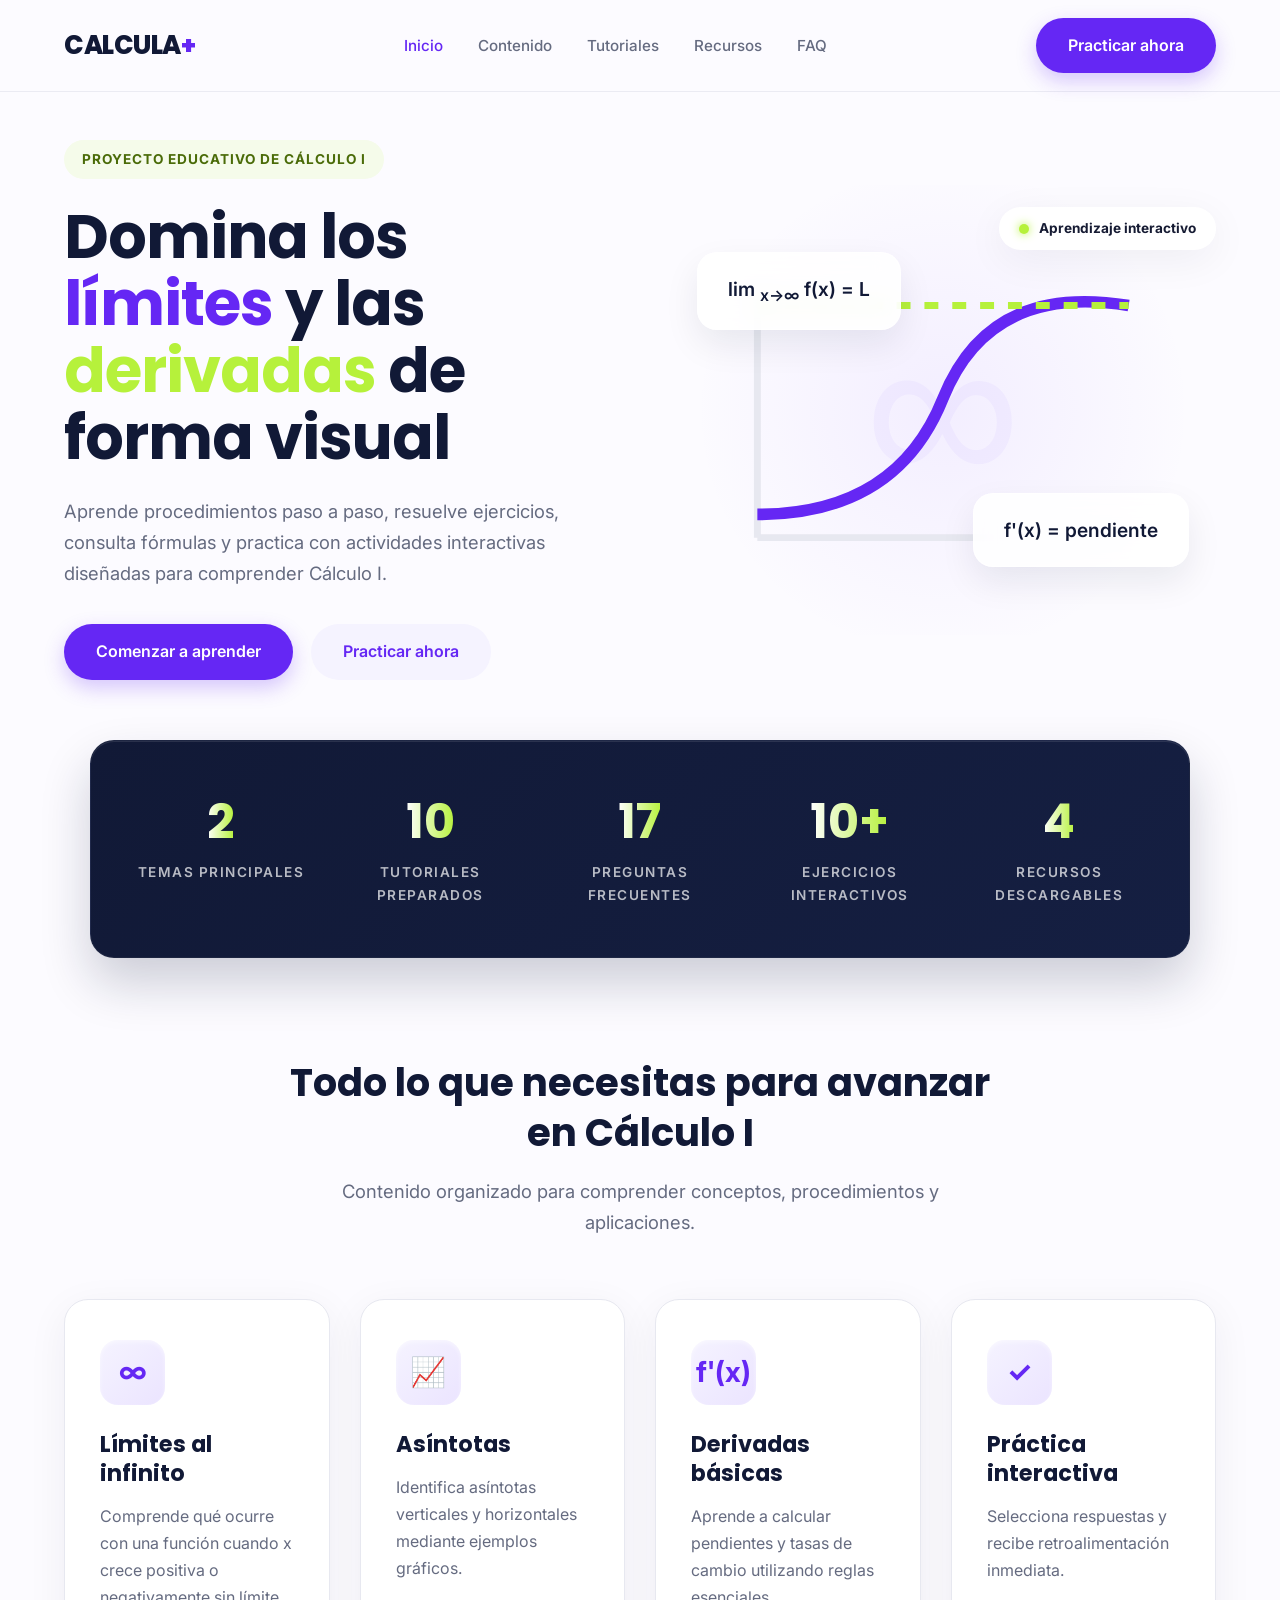
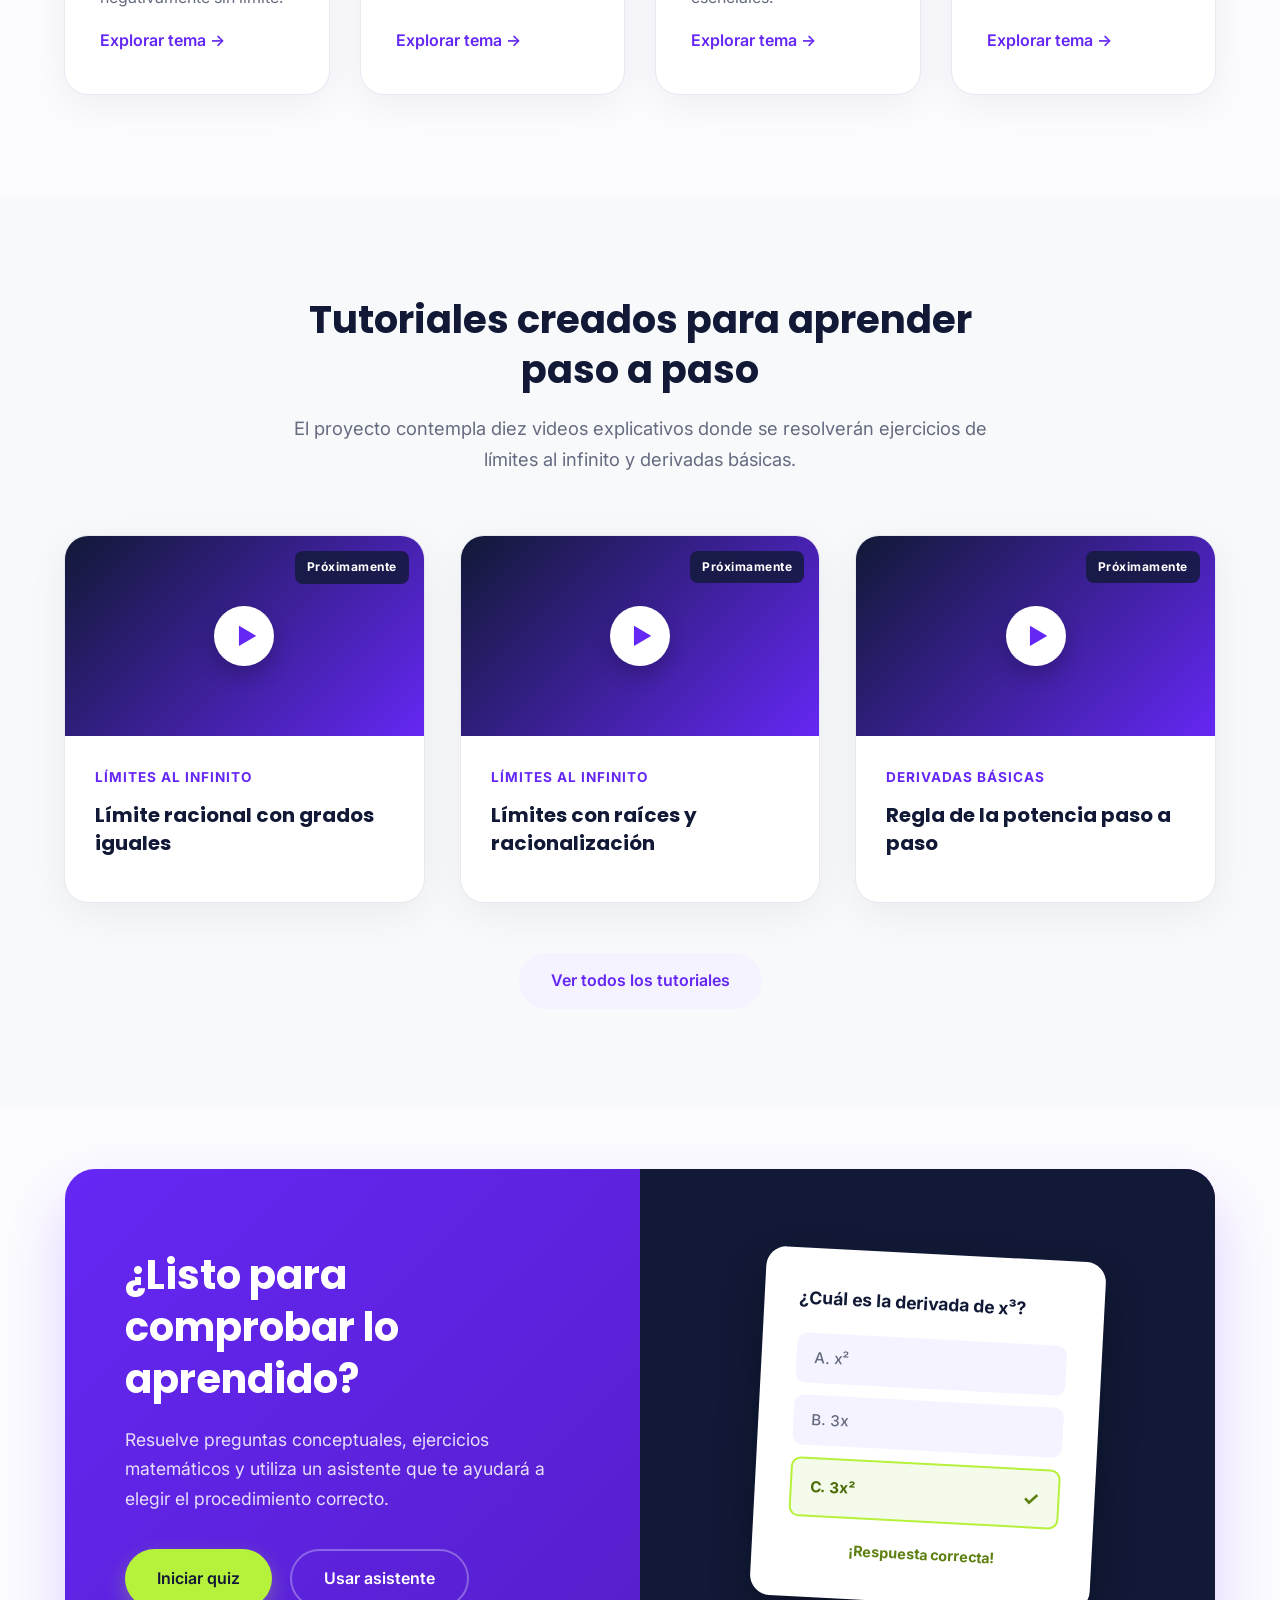
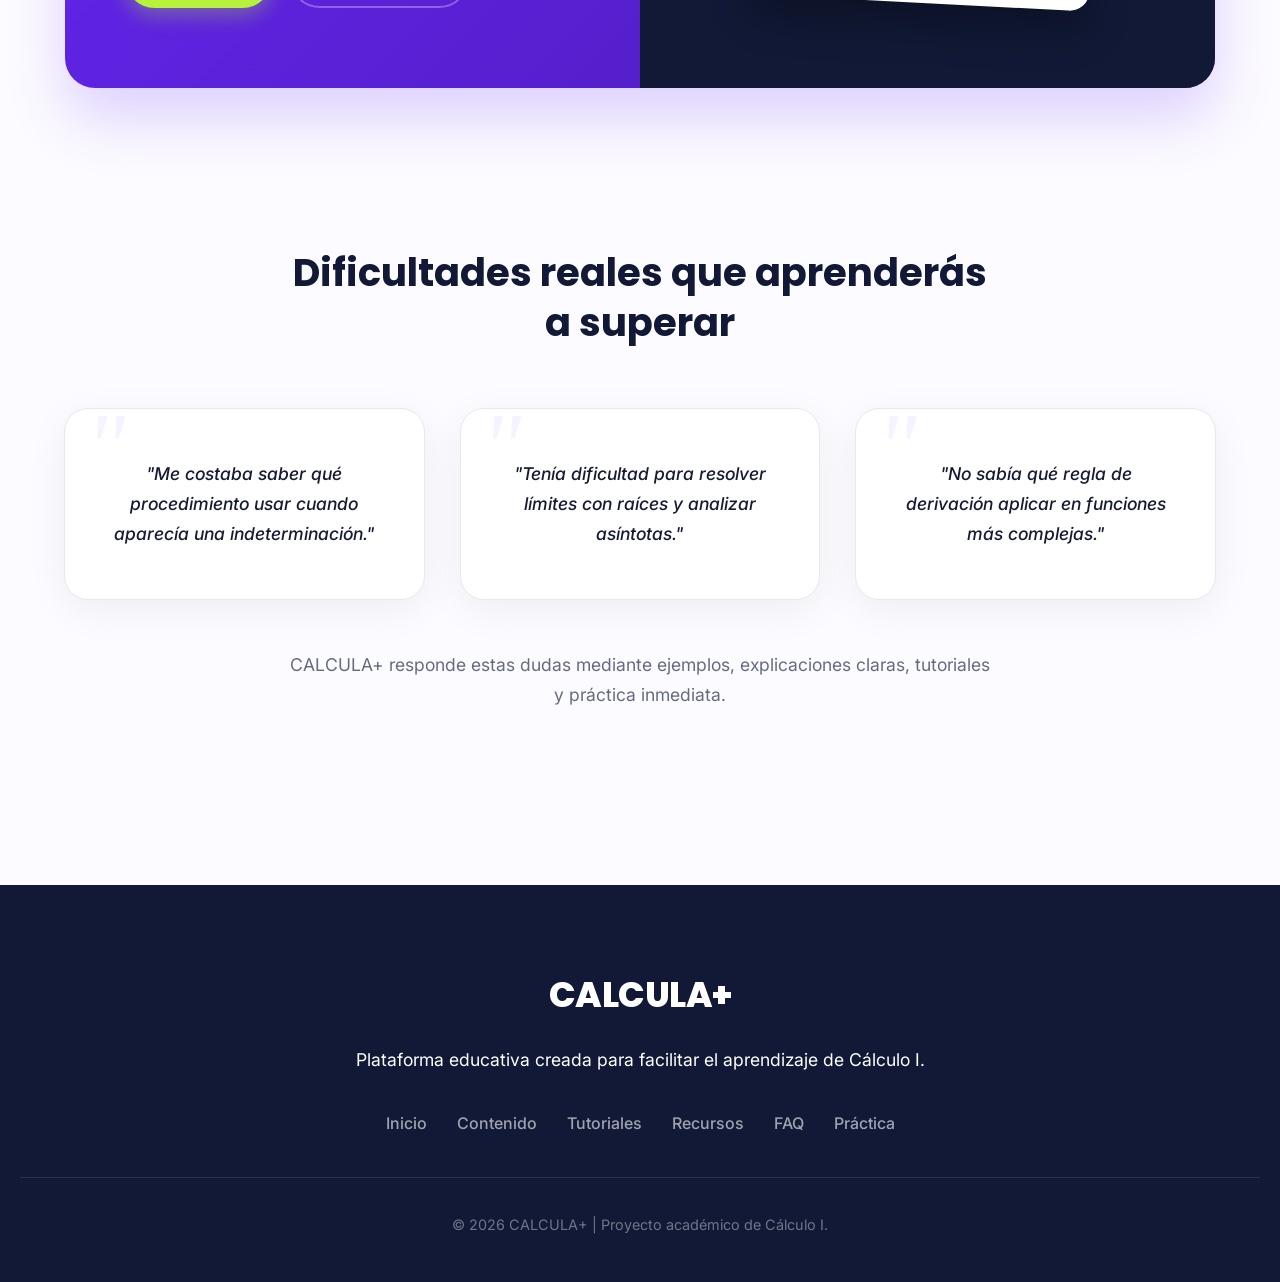
==== index.html @ ed50cf7a "Add files via upload" ====
<!DOCTYPE html>
<html lang="es">
<head>
    <meta charset="UTF-8">
    <meta name="viewport" content="width=device-width, initial-scale=1.0">
    <title>CALCULA+ | Domina los límites al infinito y derivadas básicas</title>
    <link rel="stylesheet" href="css/styles.css">
    <link href="https://fonts.googleapis.com/css2?family=Poppins:wght@400;600;700;800&family=Inter:wght@400;500;600;700&display=swap" rel="stylesheet">
</head>
<body>
    <nav class="navbar">
        <div class="nav-container">
            <a href="index.html" class="logo">CALCULA<span class="highlight">+</span></a>
            <ul class="nav-links">
                <li><a href="index.html" class="active">Inicio</a></li>
                <li><a href="contenido.html">Contenido</a></li>
                <li><a href="contenido.html#tutoriales">Tutoriales</a></li>
                <li><a href="contenido.html#recursos">Recursos</a></li>
                <li><a href="contenido.html#faq">FAQ</a></li>
            </ul>
            <a href="practica.html" class="btn btn-primary nav-btn">Practicar ahora</a>
            <button class="hamburger" id="hamburger" aria-label="Menú">
                <svg viewBox="0 0 24 24" width="28" height="28" stroke="currentColor" stroke-width="2" fill="none"><path d="M3 12h18M3 6h18M3 18h18"></path></svg>
            </button>
        </div>
    </nav>

    <div class="container">
        <header class="hero fade-in">
            <div class="hero-content">
                <span class="badge">Proyecto educativo de Cálculo I</span>
                <h1 class="hero-title">Domina los <span class="text-purple">límites</span> y las <span class="text-green">derivadas</span> de forma visual</h1>
                <p class="hero-description">Aprende procedimientos paso a paso, resuelve ejercicios, consulta fórmulas y practica con actividades interactivas diseñadas para comprender Cálculo I.</p>
                <div class="hero-buttons">
                    <a href="contenido.html" class="btn btn-primary">Comenzar a aprender</a>
                    <a href="practica.html" class="btn btn-secondary">Practicar ahora</a>
                </div>
            </div>
            <div class="hero-visual fade-in">
                <div class="visual-card floating">
                    <div class="math-expr">lim <sub>x→∞</sub> f(x) = L</div>
                </div>
                <div class="visual-card floating delay-1">
                    <div class="math-expr">f'(x) = pendiente</div>
                </div>
                <div class="big-infinity">∞</div>
                <div class="graph-illustration">
                    <svg viewBox="0 0 200 150" width="100%" height="100%">
                        <path d="M 20 130 L 20 20 M 20 130 L 180 130" stroke="#E7E8F0" stroke-width="3" fill="none"/>
                        <path d="M 20 120 Q 80 120, 100 70 T 180 30" stroke="#6527F4" stroke-width="5" fill="none"/>
                        <line x1="20" y1="30" x2="180" y2="30" stroke="#B6F13B" stroke-width="3" stroke-dasharray="6,6"/>
                    </svg>
                </div>
                <div class="small-badge">
                    <span class="dot"></span> Aprendizaje interactivo
                </div>
            </div>
        </header>
    </div>

    <section class="stats-band fade-in">
        <div class="stat-item"><h3>2</h3><p>Temas principales</p></div>
        <div class="stat-item"><h3>10</h3><p>Tutoriales preparados</p></div>
        <div class="stat-item"><h3>17</h3><p>Preguntas frecuentes</p></div>
        <div class="stat-item"><h3>10+</h3><p>Ejercicios interactivos</p></div>
        <div class="stat-item"><h3>4</h3><p>Recursos descargables</p></div>
    </section>

    <section class="features section-padding fade-in">
        <div class="container">
            <div class="section-header text-center">
                <h2>Todo lo que necesitas para avanzar en Cálculo I</h2>
                <p>Contenido organizado para comprender conceptos, procedimientos y aplicaciones.</p>
            </div>
            <div class="grid-4">
                <div class="feature-card">
                    <div class="feature-icon">∞</div>
                    <h3>Límites al infinito</h3>
                    <p>Comprende qué ocurre con una función cuando x crece positiva o negativamente sin límite.</p>
                    <a href="contenido.html#limites" class="btn-link">Explorar tema →</a>
                </div>
                <div class="feature-card">
                    <div class="feature-icon">📈</div>
                    <h3>Asíntotas</h3>
                    <p>Identifica asíntotas verticales y horizontales mediante ejemplos gráficos.</p>
                    <a href="contenido.html#limites" class="btn-link">Explorar tema →</a>
                </div>
                <div class="feature-card">
                    <div class="feature-icon">f'(x)</div>
                    <h3>Derivadas básicas</h3>
                    <p>Aprende a calcular pendientes y tasas de cambio utilizando reglas esenciales.</p>
                    <a href="contenido.html#derivadas" class="btn-link">Explorar tema →</a>
                </div>
                <div class="feature-card">
                    <div class="feature-icon">✓</div>
                    <h3>Práctica interactiva</h3>
                    <p>Selecciona respuestas y recibe retroalimentación inmediata.</p>
                    <a href="practica.html" class="btn-link">Explorar tema →</a>
                </div>
            </div>
        </div>
    </section>

    <section class="tutorials-preview section-padding bg-light fade-in">
        <div class="container">
            <div class="section-header text-center">
                <h2>Tutoriales creados para aprender paso a paso</h2>
                <p>El proyecto contempla diez videos explicativos donde se resolverán ejercicios de límites al infinito y derivadas básicas.</p>
            </div>
            <div class="grid-3">
                <div class="video-card">
                    <div class="video-thumb">
                        <div class="play-btn">▶</div>
                        <span class="video-badge">Próximamente</span>
                    </div>
                    <div class="video-info">
                        <span class="video-category">Límites al infinito</span>
                        <h4>Límite racional con grados iguales</h4>
                    </div>
                </div>
                <div class="video-card">
                    <div class="video-thumb">
                        <div class="play-btn">▶</div>
                        <span class="video-badge">Próximamente</span>
                    </div>
                    <div class="video-info">
                        <span class="video-category">Límites al infinito</span>
                        <h4>Límites con raíces y racionalización</h4>
                    </div>
                </div>
                <div class="video-card">
                    <div class="video-thumb">
                        <div class="play-btn">▶</div>
                        <span class="video-badge">Próximamente</span>
                    </div>
                    <div class="video-info">
                        <span class="video-category">Derivadas básicas</span>
                        <h4>Regla de la potencia paso a paso</h4>
                    </div>
                </div>
            </div>
            <div class="text-center mt-3">
                <a href="contenido.html#tutoriales" class="btn btn-secondary">Ver todos los tutoriales</a>
            </div>
        </div>
    </section>

    <section class="promo-section fade-in">
        <div class="promo-content">
            <h2>¿Listo para comprobar lo aprendido?</h2>
            <p>Resuelve preguntas conceptuales, ejercicios matemáticos y utiliza un asistente que te ayudará a elegir el procedimiento correcto.</p>
            <div class="hero-buttons">
                <a href="practica.html#quiz" class="btn btn-lime">Iniciar quiz</a>
                <a href="practica.html#asistente" class="btn btn-outline-light">Usar asistente</a>
            </div>
        </div>
        <div class="promo-visual">
            <div class="quiz-mock">
                <div class="mock-q">¿Cuál es la derivada de x³?</div>
                <div class="mock-opt">A. x²</div>
                <div class="mock-opt">B. 3x</div>
                <div class="mock-opt correct">C. 3x² <span class="check">✓</span></div>
                <div class="mock-feedback">¡Respuesta correcta!</div>
            </div>
        </div>
    </section>

    <section class="testimonials section-padding fade-in">
        <div class="container">
            <div class="section-header text-center">
                <h2>Dificultades reales que aprenderás a superar</h2>
            </div>
            <div class="grid-3">
                <div class="testimonial-card">
                    <p>"Me costaba saber qué procedimiento usar cuando aparecía una indeterminación."</p>
                </div>
                <div class="testimonial-card">
                    <p>"Tenía dificultad para resolver límites con raíces y analizar asíntotas."</p>
                </div>
                <div class="testimonial-card">
                    <p>"No sabía qué regla de derivación aplicar en funciones más complejas."</p>
                </div>
            </div>
            <p class="text-center mt-3 text-sec" style="font-size: 1.1rem; max-width: 700px; margin-inline: auto;">CALCULA+ responde estas dudas mediante ejemplos, explicaciones claras, tutoriales y práctica inmediata.</p>
        </div>
    </section>

    <footer>
        <div class="container footer-content">
            <div class="footer-logo">CALCULA<span class="text-lime">+</span></div>
            <p style="font-size: 1.1rem;">Plataforma educativa creada para facilitar el aprendizaje de Cálculo I.</p>
            <ul class="footer-links">
                <li><a href="index.html">Inicio</a></li>
                <li><a href="contenido.html">Contenido</a></li>
                <li><a href="contenido.html#tutoriales">Tutoriales</a></li>
                <li><a href="contenido.html#recursos">Recursos</a></li>
                <li><a href="contenido.html#faq">FAQ</a></li>
                <li><a href="practica.html">Práctica</a></li>
            </ul>
        </div>
        <div class="footer-bottom">
            <p>© 2026 CALCULA+ | Proyecto académico de Cálculo I.</p>
        </div>
    </footer>

    <button id="backToTop" aria-label="Volver arriba">↑</button>
    <script src="js/main.js"></script>
</body>
</html>
---- css/styles.css ----
/* VARIABLES */
:root {
    --bg-main: #FCFBFF;
    --bg-sec: #F5F3FF;
    --bg-green: #F5FBEA;
    --dark-blue: #111936;
    --purple: #6527F4;
    --purple-light: #8754FF;
    --lime: #B6F13B;
    --text-main: #161B33;
    --text-sec: #656B80;
    --border: #E7E8F0;
    --white: #FFFFFF;
    --shadow: 0 10px 40px rgba(17, 25, 54, 0.06);
    --shadow-hover: 0 20px 50px rgba(101, 39, 244, 0.15);
    --transition: all 0.3s cubic-bezier(0.25, 0.8, 0.25, 1);
}

/* RESET */
* { margin: 0; padding: 0; box-sizing: border-box; }
html { scroll-behavior: smooth; }
body { font-family: 'Inter', sans-serif; background-color: var(--bg-main); color: var(--text-main); line-height: 1.7; }
h1, h2, h3, h4 { font-family: 'Poppins', sans-serif; font-weight: 700; color: var(--dark-blue); line-height: 1.3; margin-bottom: 12px; }
p { margin-bottom: 15px; }
a { text-decoration: none; color: inherit; transition: var(--transition); }
ul { list-style: none; }
button { cursor: pointer; font-family: inherit; border: none; background: none; }

/* UTILS */
.container { max-width: 1200px; margin: 0 auto; padding: 0 24px; }
.section-padding { padding: 100px 0; }
.text-center { text-align: center; }
.text-purple { color: var(--purple); }
.text-green { color: var(--lime); }
.text-white { color: var(--white); }
.text-sm { font-size: 0.95rem; }
.text-sec { color: var(--text-sec); }
.mt-1 { margin-top: 15px; }
.mt-2 { margin-top: 30px; }
.mt-3 { margin-top: 50px; }
.mb-2 { margin-bottom: 20px; }
.w-100 { width: 100%; }
.bg-light { background-color: #F8F9FA; }
.bg-sec { background-color: var(--bg-sec); }
.bg-dark { background-color: var(--dark-blue); }
.hidden { display: none !important; }

/* LAYOUT GRIDS */
.grid-2 { display: grid; grid-template-columns: repeat(auto-fit, minmax(320px, 1fr)); gap: 40px; }
.grid-3 { display: grid; grid-template-columns: repeat(auto-fit, minmax(300px, 1fr)); gap: 35px; }
.grid-4 { display: grid; grid-template-columns: repeat(auto-fit, minmax(260px, 1fr)); gap: 30px; }

/* NAVBAR */
.navbar { position: fixed; top: 0; width: 100%; background: rgba(252, 251, 255, 0.95); backdrop-filter: blur(12px); z-index: 1000; border-bottom: 1px solid rgba(231, 232, 240, 0.8); transition: var(--transition); }
.nav-container { max-width: 1200px; margin: 0 auto; padding: 18px 24px; display: flex; justify-content: space-between; align-items: center; }
.logo { font-family: 'Poppins', sans-serif; font-size: 1.6rem; font-weight: 800; color: var(--dark-blue); letter-spacing: -0.5px; }
.logo .highlight { color: var(--purple); }
.nav-links { display: flex; gap: 35px; }
.nav-links a { font-weight: 500; color: var(--text-sec); font-size: 0.95rem; }
.nav-links a:hover, .nav-links a.active { color: var(--purple); }
.hamburger { display: none; color: var(--dark-blue); }

/* BUTTONS */
.btn { display: inline-flex; justify-content: center; align-items: center; padding: 14px 32px; border-radius: 50px; font-weight: 600; text-align: center; transition: var(--transition); font-size: 1rem; }
.btn-primary { background-color: var(--purple); color: var(--white); box-shadow: 0 8px 20px rgba(101, 39, 244, 0.25); }
.btn-primary:hover { background-color: var(--dark-blue); transform: translateY(-3px); box-shadow: 0 12px 25px rgba(17, 25, 54, 0.3); }
.btn-secondary { background-color: var(--bg-sec); color: var(--purple); }
.btn-secondary:hover { background-color: var(--purple-light); color: var(--white); }
.btn-lime { background-color: var(--lime); color: var(--dark-blue); box-shadow: 0 8px 20px rgba(182, 241, 59, 0.3); }
.btn-lime:hover { background-color: #A5DF2F; transform: translateY(-3px); }
.btn-outline { border: 2px solid var(--border); color: var(--text-main); }
.btn-outline:hover { border-color: var(--purple); color: var(--purple); background-color: var(--bg-sec); }
.btn-outline-light { border: 2px solid rgba(255,255,255,0.3); color: var(--white); }
.btn-outline-light:hover { background: var(--white); color: var(--purple); border-color: var(--white); }
.btn-link { color: var(--purple); font-weight: 600; display: inline-flex; align-items: center; gap: 8px; margin-top: auto; padding-top: 15px; }
.btn-link:hover { color: var(--dark-blue); gap: 12px; }
.disabled { opacity: 0.6; pointer-events: none; box-shadow: none; }

/* HEADERS DE SECCIÓN */
.section-header { margin-bottom: 60px; max-width: 700px; margin-inline: auto; }
.section-header h2 { font-size: 2.4rem; margin-bottom: 18px; }
.section-header p { font-size: 1.15rem; color: var(--text-sec); margin-bottom: 0; }

/* HERO SECTION */
.hero { display: grid; grid-template-columns: 1fr 1fr; align-items: center; gap: 60px; padding-top: 140px; padding-bottom: 60px; }
.hero-title { font-size: 3.8rem; margin-bottom: 24px; line-height: 1.1; letter-spacing: -1px; }
.hero-description { font-size: 1.15rem; color: var(--text-sec); margin-bottom: 35px; }
.badge { display: inline-block; background: var(--bg-green); color: #4A6B08; padding: 8px 18px; border-radius: 30px; font-size: 0.85rem; font-weight: 700; margin-bottom: 25px; text-transform: uppercase; letter-spacing: 1px; }
.hero-buttons { display: flex; gap: 18px; flex-wrap: wrap; }

.hero-visual { position: relative; height: 450px; background: radial-gradient(circle at center, rgba(135, 84, 255, 0.08) 0%, transparent 70%); }
.floating { animation: float 6s ease-in-out infinite; }
.delay-1 { animation-delay: 2.5s; }
@keyframes float { 0% { transform: translateY(0px); } 50% { transform: translateY(-20px); } 100% { transform: translateY(0px); } }
.visual-card { position: absolute; background: rgba(255,255,255,0.85); backdrop-filter: blur(12px); padding: 20px 30px; border-radius: 20px; box-shadow: 0 15px 35px rgba(17, 25, 54, 0.08); border: 1px solid rgba(255,255,255,0.6); font-weight: 600; color: var(--dark-blue); }
.visual-card:nth-child(1) { top: 15%; left: 5%; z-index: 2; }
.visual-card:nth-child(2) { bottom: 15%; right: 5%; z-index: 2; }
.math-expr { font-family: 'Inter', monospace; font-size: 1.2rem; }
.big-infinity { position: absolute; font-size: 220px; color: rgba(101, 39, 244, 0.04); top: 50%; left: 50%; transform: translate(-50%, -50%); z-index: 0; font-family: sans-serif; }
.graph-illustration { position: absolute; top: 50%; left: 50%; transform: translate(-50%, -50%); z-index: 1; width: 85%; height: 85%; }
.small-badge { position: absolute; top: 5%; right: 0; background: var(--white); padding: 10px 20px; border-radius: 30px; box-shadow: var(--shadow); font-size: 0.85rem; font-weight: 700; display: flex; align-items: center; gap: 10px; z-index: 3;}
.dot { width: 10px; height: 10px; background: var(--lime); border-radius: 50%; box-shadow: 0 0 10px var(--lime); }

/* STATS BAND (Rediseñada y más elegante) */
.stats-band { 
    background: linear-gradient(135deg, var(--dark-blue) 0%, #151F42 100%); 
    color: var(--white); 
    max-width: 1100px; 
    margin: 0 auto; 
    border-radius: 24px; 
    padding: 50px 40px; 
    display: flex; 
    justify-content: space-around; 
    flex-wrap: wrap; 
    gap: 30px; 
    box-shadow: 0 25px 50px rgba(17,25,54,0.2), inset 0 1px 0 rgba(255,255,255,0.1); 
    transform: translateY(-40px);
    border: 1px solid rgba(255, 255, 255, 0.05);
    position: relative;
    z-index: 10;
}
.stat-item { text-align: center; flex: 1; min-width: 150px; }
.stat-item h3 { 
    font-size: 3rem; 
    margin-bottom: 8px; 
    background: linear-gradient(to right, #FFFFFF, #B6F13B);
    -webkit-background-clip: text;
    -webkit-text-fill-color: transparent;
    display: inline-block;
}
.stat-item p { color: rgba(255,255,255,0.7); font-size: 0.85rem; text-transform: uppercase; letter-spacing: 1.5px; font-weight: 600; margin-bottom: 0; }

/* CARDS GLOBALES */
.card, .feature-card, .video-card, .resource-card, .testimonial-card { 
    background: var(--white); 
    border-radius: 24px; 
    padding: 40px 35px; 
    box-shadow: var(--shadow); 
    border: 1px solid var(--border); 
    transition: var(--transition); 
    display: flex;
    flex-direction: column;
}
.card:hover, .feature-card:hover { transform: translateY(-8px); box-shadow: var(--shadow-hover); border-color: rgba(101, 39, 244, 0.3); }
.feature-icon { width: 65px; height: 65px; background: linear-gradient(135deg, var(--bg-sec), #EBE4FF); color: var(--purple); border-radius: 18px; display: flex; align-items: center; justify-content: center; font-size: 1.8rem; font-weight: 700; margin-bottom: 25px; box-shadow: inset 0 2px 4px rgba(255,255,255,0.5); }
.feature-card h3 { font-size: 1.4rem; margin-bottom: 15px; }
.feature-card p { color: var(--text-sec); margin-bottom: 0; flex-grow: 1; }

/* VIDEOS */
.video-card { padding: 0; overflow: hidden; }
.video-thumb { height: 200px; background: linear-gradient(135deg, var(--dark-blue), var(--purple)); position: relative; display: flex; justify-content: center; align-items: center; }
.play-btn { width: 60px; height: 60px; background: var(--white); border-radius: 50%; display: flex; justify-content: center; align-items: center; color: var(--purple); font-size: 1.4rem; padding-left: 5px; box-shadow: 0 10px 20px rgba(0,0,0,0.2); transition: var(--transition); cursor: pointer; }
.video-card:hover .play-btn { transform: scale(1.1); color: var(--lime); background: var(--dark-blue); }
.video-badge { position: absolute; top: 15px; right: 15px; background: rgba(17, 25, 54, 0.8); backdrop-filter: blur(5px); color: var(--white); padding: 6px 12px; border-radius: 8px; font-size: 0.75rem; font-weight: 700; letter-spacing: 0.5px; }
.video-info { padding: 30px; display: flex; flex-direction: column; flex-grow: 1; }
.video-category { color: var(--purple); font-size: 0.85rem; font-weight: 700; text-transform: uppercase; letter-spacing: 1px; margin-bottom: 12px; display: block; }
.video-card h4 { margin-bottom: 15px; font-size: 1.25rem; line-height: 1.4; }
.video-card p { margin-bottom: 20px; flex-grow: 1; }

/* PROMO SECTION */
.promo-section { background: linear-gradient(135deg, var(--purple) 0%, #4D1AB5 100%); border-radius: 30px; max-width: 1150px; margin: 60px auto; display: grid; grid-template-columns: 1fr 1fr; overflow: hidden; box-shadow: 0 30px 60px rgba(101, 39, 244, 0.2); }
.promo-content { padding: 80px 60px; color: var(--white); display: flex; flex-direction: column; justify-content: center; }
.promo-content h2 { color: var(--white); margin-bottom: 20px; font-size: 2.5rem; }
.promo-content p { margin-bottom: 35px; color: rgba(255,255,255,0.85); font-size: 1.1rem; }
.promo-visual { background: var(--dark-blue); position: relative; display: flex; justify-content: center; align-items: center; padding: 60px; }
.quiz-mock { background: var(--white); padding: 35px; border-radius: 20px; width: 100%; max-width: 340px; transform: rotate(3deg); box-shadow: 0 20px 40px rgba(0,0,0,0.3); transition: transform 0.3s; }
.quiz-mock:hover { transform: rotate(0deg) scale(1.02); }
.mock-q { font-weight: 700; color: var(--dark-blue); margin-bottom: 20px; font-size: 1.1rem; }
.mock-opt { background: var(--bg-sec); padding: 12px 18px; border-radius: 10px; margin-bottom: 12px; font-size: 0.95rem; color: var(--text-sec); font-weight: 500; }
.mock-opt.correct { background: var(--bg-green); color: #4A6B08; font-weight: 700; border: 2px solid var(--lime); display: flex; justify-content: space-between; align-items: center; }
.check { color: #5D8010; font-size: 1.2rem; }
.mock-feedback { text-align: center; color: #5D8010; font-size: 0.9rem; font-weight: 700; margin-top: 20px; }

/* TESTIMONIALS */
.testimonial-card { font-style: italic; position: relative; padding: 50px 40px; justify-content: center; }
.testimonial-card::before { content: '"'; font-size: 6rem; color: var(--bg-sec); position: absolute; top: -10px; left: 20px; z-index: 0; font-family: serif; line-height: 1; }
.testimonial-card p { position: relative; z-index: 1; color: var(--text-main); font-size: 1.1rem; font-weight: 500; text-align: center; margin-bottom: 0; }

/* FOOTER */
footer { background: var(--dark-blue); color: var(--white); padding: 80px 20px 30px; margin-top: 60px; }
.footer-content { max-width: 1200px; margin: 0 auto; text-align: center; }
.footer-logo { font-family: 'Poppins', sans-serif; font-size: 2.2rem; font-weight: 800; margin-bottom: 20px; letter-spacing: -0.5px; }
.footer-links { display: flex; justify-content: center; gap: 30px; flex-wrap: wrap; margin: 35px 0; }
.footer-links a { color: rgba(255,255,255,0.6); font-weight: 500; }
.footer-links a:hover { color: var(--lime); }
.footer-bottom { text-align: center; padding-top: 35px; border-top: 1px solid rgba(255,255,255,0.1); margin-top: 40px; color: rgba(255,255,255,0.4); font-size: 0.9rem; }

/* CONTENIDO PAGES STYLES */
.page-header { padding-top: 150px; padding-bottom: 80px; }
.page-header h1 { font-size: 3rem; margin-bottom: 20px; }
.sticky-submenu { position: sticky; top: 73px; background: rgba(255, 255, 255, 0.95); backdrop-filter: blur(10px); padding: 20px; border-bottom: 1px solid var(--border); display: flex; justify-content: center; gap: 15px; z-index: 99; flex-wrap: wrap; box-shadow: 0 5px 15px rgba(17,25,54,0.02); }
.sticky-submenu a { padding: 10px 20px; border-radius: 30px; background: var(--bg-sec); font-size: 0.95rem; font-weight: 600; color: var(--text-sec); border: 1px solid transparent; }
.sticky-submenu a:hover, .sticky-submenu a.active { background: var(--purple); color: var(--white); box-shadow: 0 4px 10px rgba(101, 39, 244, 0.2); }

/* TARJETA DESTACADA (HIGHLIGHT CARD) CORREGIDA */
.highlight-card { 
    background: linear-gradient(135deg, var(--white) 0%, var(--bg-sec) 100%); 
    border-left: 6px solid var(--purple); 
    padding: 45px; /* Aumentado drásticamente para dar espacio al texto */
    border-radius: 0 20px 20px 0; /* Solo bordes derechos redondeados por la línea izquierda */
    margin-bottom: 40px;
    box-shadow: 0 10px 30px rgba(17, 25, 54, 0.04);
}
.highlight-card p { font-size: 1.1rem; }

.formula-box { background: var(--dark-blue); color: var(--lime); padding: 25px; border-radius: 12px; font-family: 'Inter', monospace; text-align: center; margin: 25px 0; font-size: 1.2rem; overflow-x: auto; box-shadow: inset 0 2px 10px rgba(0,0,0,0.5); }
.formula-box.large { font-size: 1.6rem; padding: 35px; letter-spacing: 1px; }
.math-example { font-family: monospace; background: var(--bg-sec); color: var(--purple); padding: 8px 15px; border-radius: 8px; display: inline-block; margin: 15px 0; font-weight: 600; }
.alert-box { padding: 20px 25px; border-radius: 12px; margin: 25px 0; font-weight: 500; display: flex; align-items: flex-start; gap: 15px; }
.alert-box.success { background: var(--bg-green); color: #3b5e00; border-left: 5px solid var(--lime); }
.alert-box.warning { background: #FFF9E6; color: #8A6D00; border-left: 5px solid #FFC107; }

/* TIMELINE */
.timeline { position: relative; border-left: 3px solid var(--purple-light); margin-left: 25px; padding-left: 40px; margin-top: 40px; margin-bottom: 40px; }
.timeline-step { position: relative; margin-bottom: 35px; }
.timeline-step span { position: absolute; left: -60px; top: 0; width: 36px; height: 36px; background: var(--purple); color: var(--white); border-radius: 50%; display: flex; justify-content: center; align-items: center; font-weight: 800; font-size: 1.1rem; border: 5px solid var(--bg-main); box-shadow: 0 0 0 2px rgba(101, 39, 244, 0.2); }
.timeline-step p { margin-bottom: 8px; font-size: 1.05rem; }
.mini-list { list-style: disc; margin-left: 20px; margin-top: 15px; color: var(--text-sec); }
.mini-list li { margin-bottom: 8px; }

/* ACCORDIONS */
.accordion { background: var(--white); border: 1px solid var(--border); border-radius: 15px; margin-bottom: 20px; overflow: hidden; box-shadow: 0 4px 15px rgba(17,25,54,0.02); transition: var(--transition); }
.accordion:hover { border-color: rgba(101, 39, 244, 0.3); }
.accordion summary { padding: 22px 25px; font-weight: 700; font-size: 1.1rem; color: var(--dark-blue); cursor: pointer; list-style: none; display: flex; justify-content: space-between; align-items: center; background: var(--bg-sec); }
.accordion summary::-webkit-details-marker { display: none; }
.accordion summary::after { content: '+'; font-size: 1.8rem; font-weight: 400; color: var(--purple); transition: transform 0.3s; }
.accordion[open] summary::after { content: '−'; transform: rotate(180deg); }
.accordion-content { padding: 30px; border-top: 1px solid var(--border); }
.accordion-content ol { padding-left: 20px; margin-bottom: 20px; }
.accordion-content li { margin-bottom: 10px; }

/* FORMULAS */
.formula-group h3 { margin-bottom: 25px; text-align: center; }
.formula-item { background: var(--white); padding: 25px; border-radius: 15px; margin-bottom: 20px; display: flex; flex-direction: column; gap: 15px; border: 1px solid var(--border); box-shadow: var(--shadow); transition: var(--transition); }
.formula-item:hover { transform: translateY(-3px); border-color: var(--purple-light); }
.f-text { font-size: 0.95rem; color: var(--text-sec); font-weight: 600; text-transform: uppercase; letter-spacing: 0.5px; }
.f-math { font-family: monospace; font-size: 1.3rem; color: var(--dark-blue); font-weight: bold; background: var(--bg-sec); padding: 15px; border-radius: 8px; text-align: center; }
.btn-copy { background: transparent; border: 2px solid var(--purple); color: var(--purple); padding: 10px; border-radius: 8px; font-size: 0.9rem; font-weight: 600; text-align: center; transition: 0.2s; cursor: pointer; }
.btn-copy:hover { background: var(--purple); color: var(--white); }
.toast { position: fixed; bottom: 40px; left: 50%; transform: translateX(-50%) translateY(100px); background: var(--dark-blue); color: var(--lime); padding: 15px 30px; border-radius: 50px; font-weight: 600; z-index: 9999; opacity: 0; box-shadow: 0 10px 30px rgba(0,0,0,0.3); transition: all 0.4s cubic-bezier(0.68, -0.55, 0.265, 1.55); }
.toast.show { transform: translateX(-50%) translateY(0); opacity: 1; }

/* FILTERS */
.filter-btn { padding: 10px 24px; border-radius: 30px; border: 1px solid var(--border); margin: 0 8px; background: var(--white); color: var(--text-sec); font-weight: 600; transition: 0.2s; font-size: 0.95rem; }
.filter-btn.active, .filter-btn:hover { background: var(--purple); color: var(--white); border-color: var(--purple); box-shadow: 0 5px 15px rgba(101, 39, 244, 0.2); }

/* FAQ SEARCH */
.search-input { width: 100%; max-width: 600px; padding: 18px 25px; border-radius: 40px; border: 1px solid var(--border); font-size: 1.05rem; outline: none; box-shadow: var(--shadow); transition: var(--transition); }
.search-input:focus { border-color: var(--purple); box-shadow: 0 5px 20px rgba(101, 39, 244, 0.15); }
.faq-category-title { margin-top: 50px; margin-bottom: 25px; color: var(--purple); border-bottom: 2px solid var(--bg-sec); padding-bottom: 10px; font-size: 1.6rem; }

/* MODAL YOUTUBE */
.modal { display: none; position: fixed; top: 0; left: 0; width: 100%; height: 100%; background: rgba(17, 25, 54, 0.95); backdrop-filter: blur(5px); z-index: 2000; justify-content: center; align-items: center; opacity: 0; transition: opacity 0.3s; }
.modal.show { display: flex; opacity: 1; }
.modal-content { width: 90%; max-width: 900px; position: relative; background: #000; border-radius: 15px; overflow: hidden; box-shadow: 0 25px 50px rgba(0,0,0,0.5); }
.video-container { position: relative; padding-bottom: 56.25%; height: 0; }
.video-container iframe { position: absolute; top: 0; left: 0; width: 100%; height: 100%; border: 0; }
.close-modal { position: absolute; top: -50px; right: 0; color: white; font-size: 40px; background: none; border: none; cursor: pointer; opacity: 0.8; transition: 0.2s; }
.close-modal:hover { opacity: 1; transform: scale(1.1); }

/* PRACTICA STYLES */
.progress-bar { width: 100%; height: 10px; background: var(--bg-sec); border-radius: 5px; overflow: hidden; margin-bottom: 30px; }
.progress-fill { height: 100%; background: var(--lime); width: 0%; transition: width 0.4s ease-out; box-shadow: 0 0 10px var(--lime); }
.quiz-header { display: flex; justify-content: space-between; margin-bottom: 25px; font-weight: 700; color: var(--text-sec); font-size: 1.1rem; }
.best-score { display: inline-block; background: var(--bg-green); color: #4A6B08; padding: 8px 20px; border-radius: 30px; font-size: 1rem; font-weight: 700; margin-top: 15px; border: 1px solid var(--lime); }
.q-text { font-size: 1.4rem; font-weight: 700; color: var(--dark-blue); margin-bottom: 30px; line-height: 1.4; }
.opt-btn { display: block; width: 100%; text-align: left; padding: 18px 25px; border: 2px solid var(--border); border-radius: 12px; margin-bottom: 15px; background: var(--white); font-size: 1.05rem; font-weight: 500; transition: 0.2s; color: var(--text-main); }
.opt-btn:hover:not(:disabled) { border-color: var(--purple); background: var(--bg-sec); transform: translateX(5px); }
.opt-btn.correct { background: var(--bg-green); border-color: var(--lime); color: #3b5e00; font-weight: 700; }
.opt-btn.wrong { background: #FFF0F0; border-color: #FFCDCD; color: #D32F2F; }
.opt-btn:disabled { cursor: default; }
.feedback-box { margin-top: 30px; padding: 25px; border-radius: 12px; background: var(--bg-sec); border-left: 5px solid var(--purple); display: none; }
.feedback-box p { font-size: 1.05rem; margin-bottom: 0; }
.ex-opts { margin-top: 20px; }

/* ANIMATIONS */
.fade-in { opacity: 0; transform: translateY(30px); transition: opacity 0.7s ease, transform 0.7s ease; }
.fade-in.visible { opacity: 1; transform: translateY(0); }

#backToTop { position: fixed; bottom: 40px; right: 40px; width: 50px; height: 50px; border-radius: 50%; background: var(--purple); color: var(--white); font-size: 24px; border: none; cursor: pointer; box-shadow: 0 10px 25px rgba(101, 39, 244, 0.4); opacity: 0; pointer-events: none; transition: 0.3s; z-index: 999; display: flex; justify-content: center; align-items: center; }
#backToTop.show { opacity: 1; pointer-events: auto; }
#backToTop:hover { transform: translateY(-5px); background: var(--dark-blue); }

/* RESPONSIVE */
@media (max-width: 992px) {
    .hero, .promo-section { grid-template-columns: 1fr; text-align: center; }
    .hero-buttons { justify-content: center; }
    .hero-visual { height: 350px; margin-top: 40px; }
    .visual-card:nth-child(1) { left: 0; top: 10%; }
    .visual-card:nth-child(2) { right: 0; bottom: 10%; }
    .stats-band { transform: translateY(0); margin: 20px 20px 60px; }
    .section-padding { padding: 70px 0; }
}
@media (max-width: 768px) {
    .nav-links, .nav-btn { display: none; }
    .hamburger { display: block; font-size: 24px; }
    .navbar.active .nav-links { display: flex; flex-direction: column; position: absolute; top: 100%; left: 0; width: 100%; background: rgba(255,255,255,0.98); padding: 30px; box-shadow: 0 10px 20px rgba(0,0,0,0.05); text-align: center; gap: 20px; }
    .navbar.active .nav-btn { display: inline-flex; position: absolute; top: 320px; left: 50%; transform: translateX(-50%); }
    .stats-band { flex-direction: column; align-items: center; padding: 40px 20px; gap: 40px; }
    .hero { padding-top: 120px; }
    .hero-title { font-size: 2.8rem; }
    .sticky-submenu { display: none; }
    .grid-4, .grid-3, .grid-2 { grid-template-columns: 1fr; }
    .card, .feature-card, .video-card { padding: 30px 20px; }
    .promo-content { padding: 40px 20px; }
    .highlight-card { padding: 25px; border-radius: 15px; border-left-width: 4px; }
}
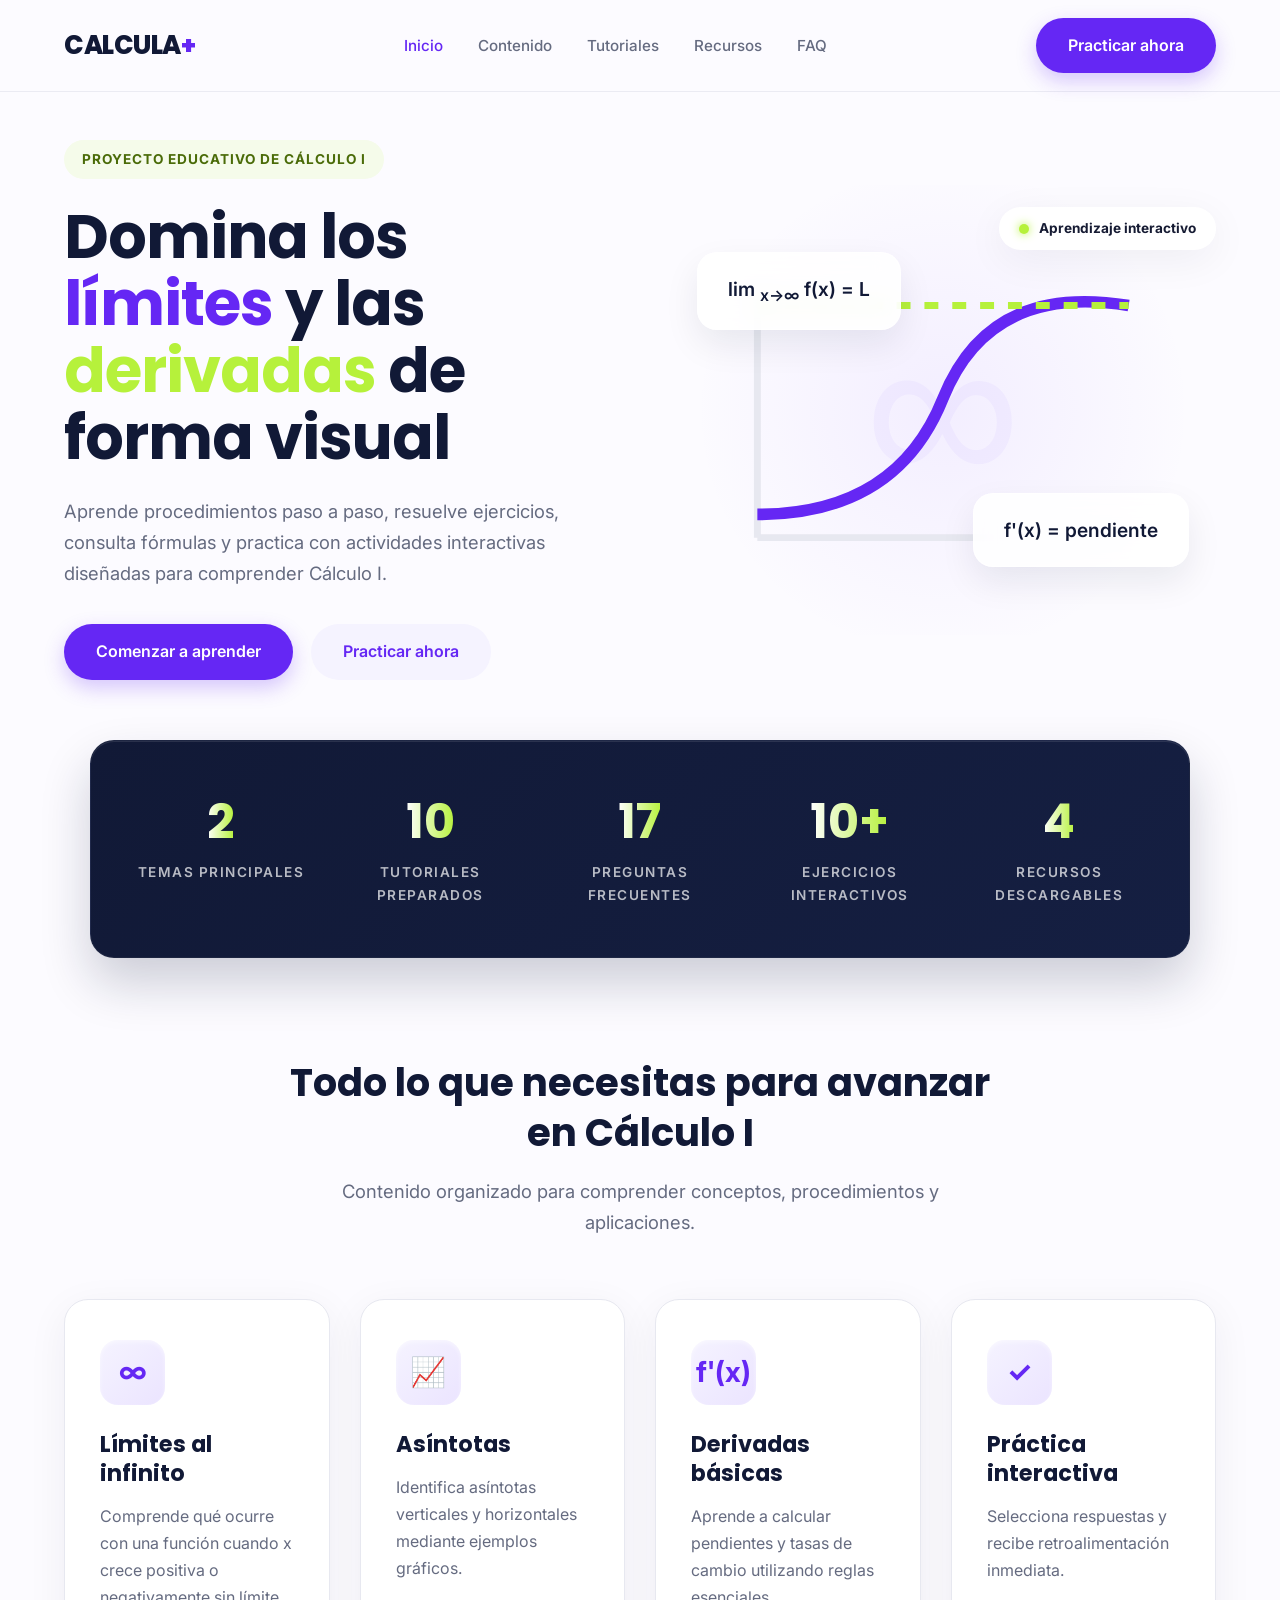
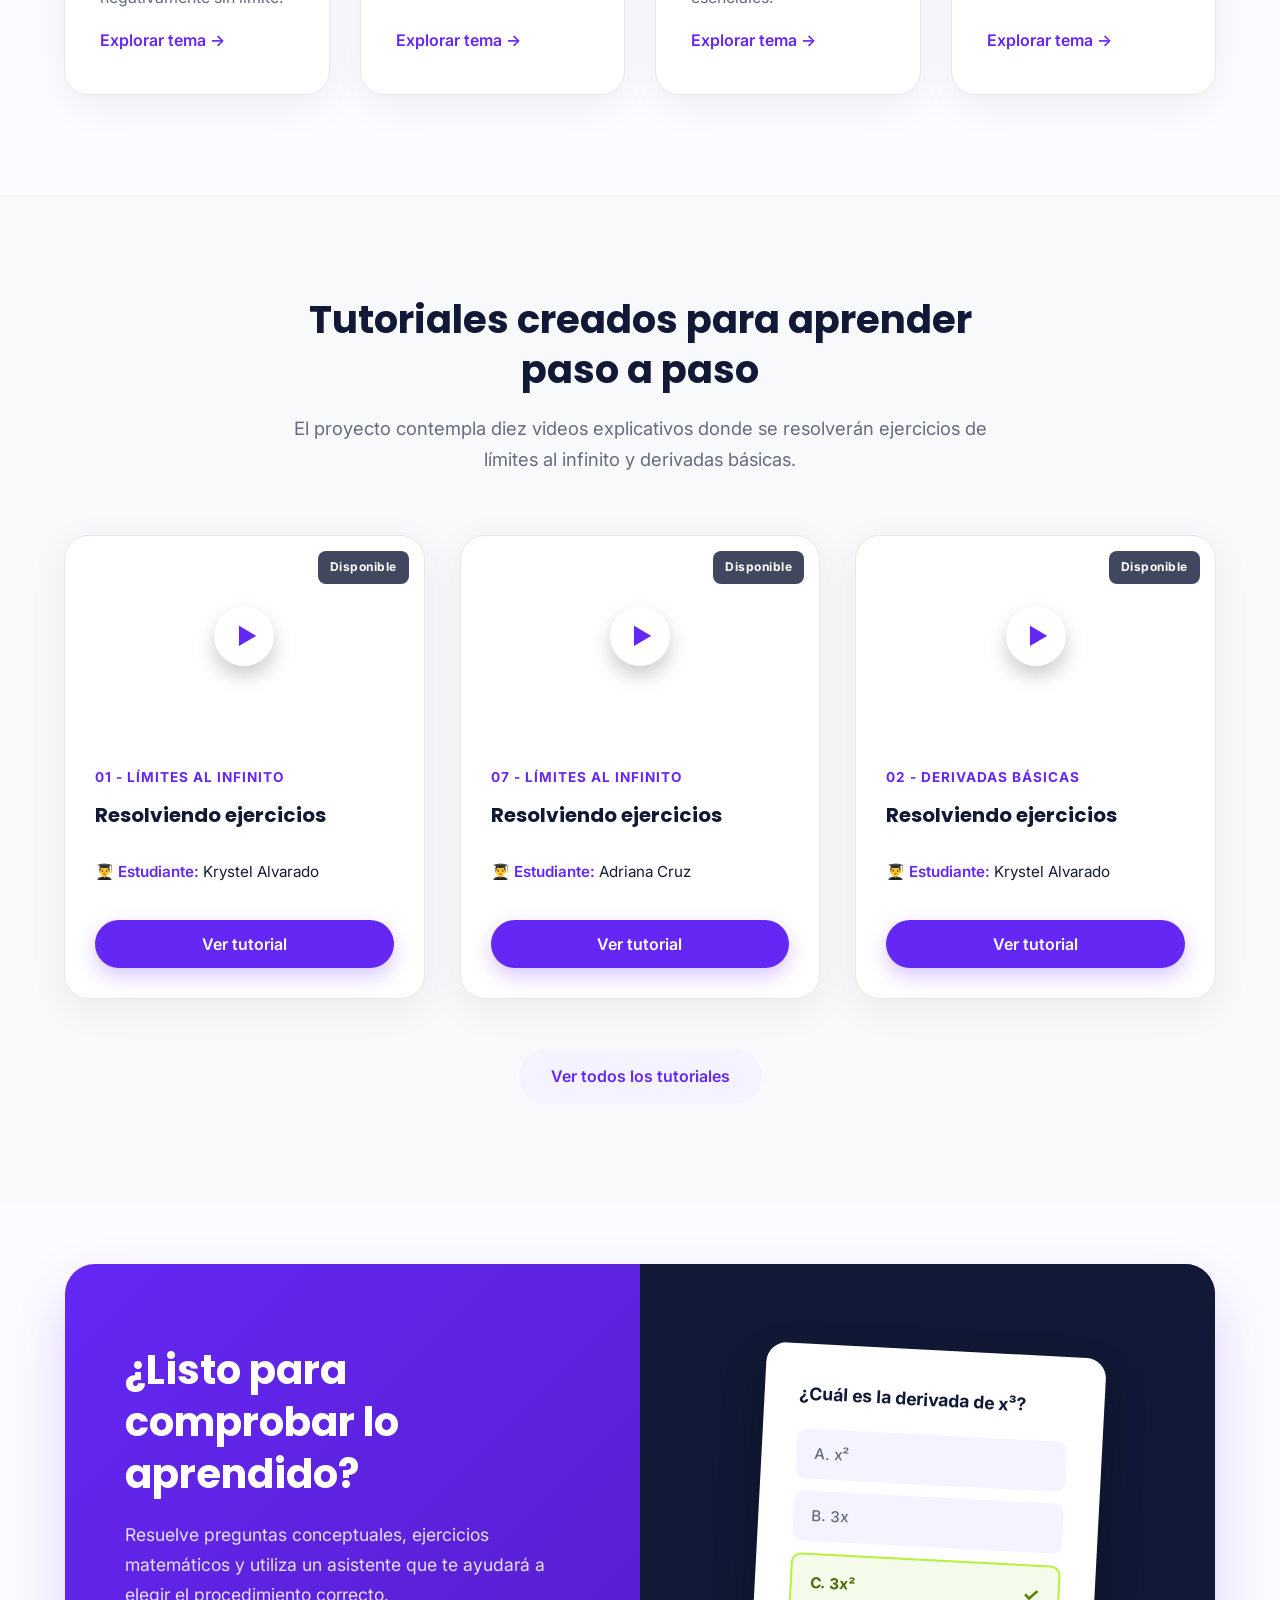
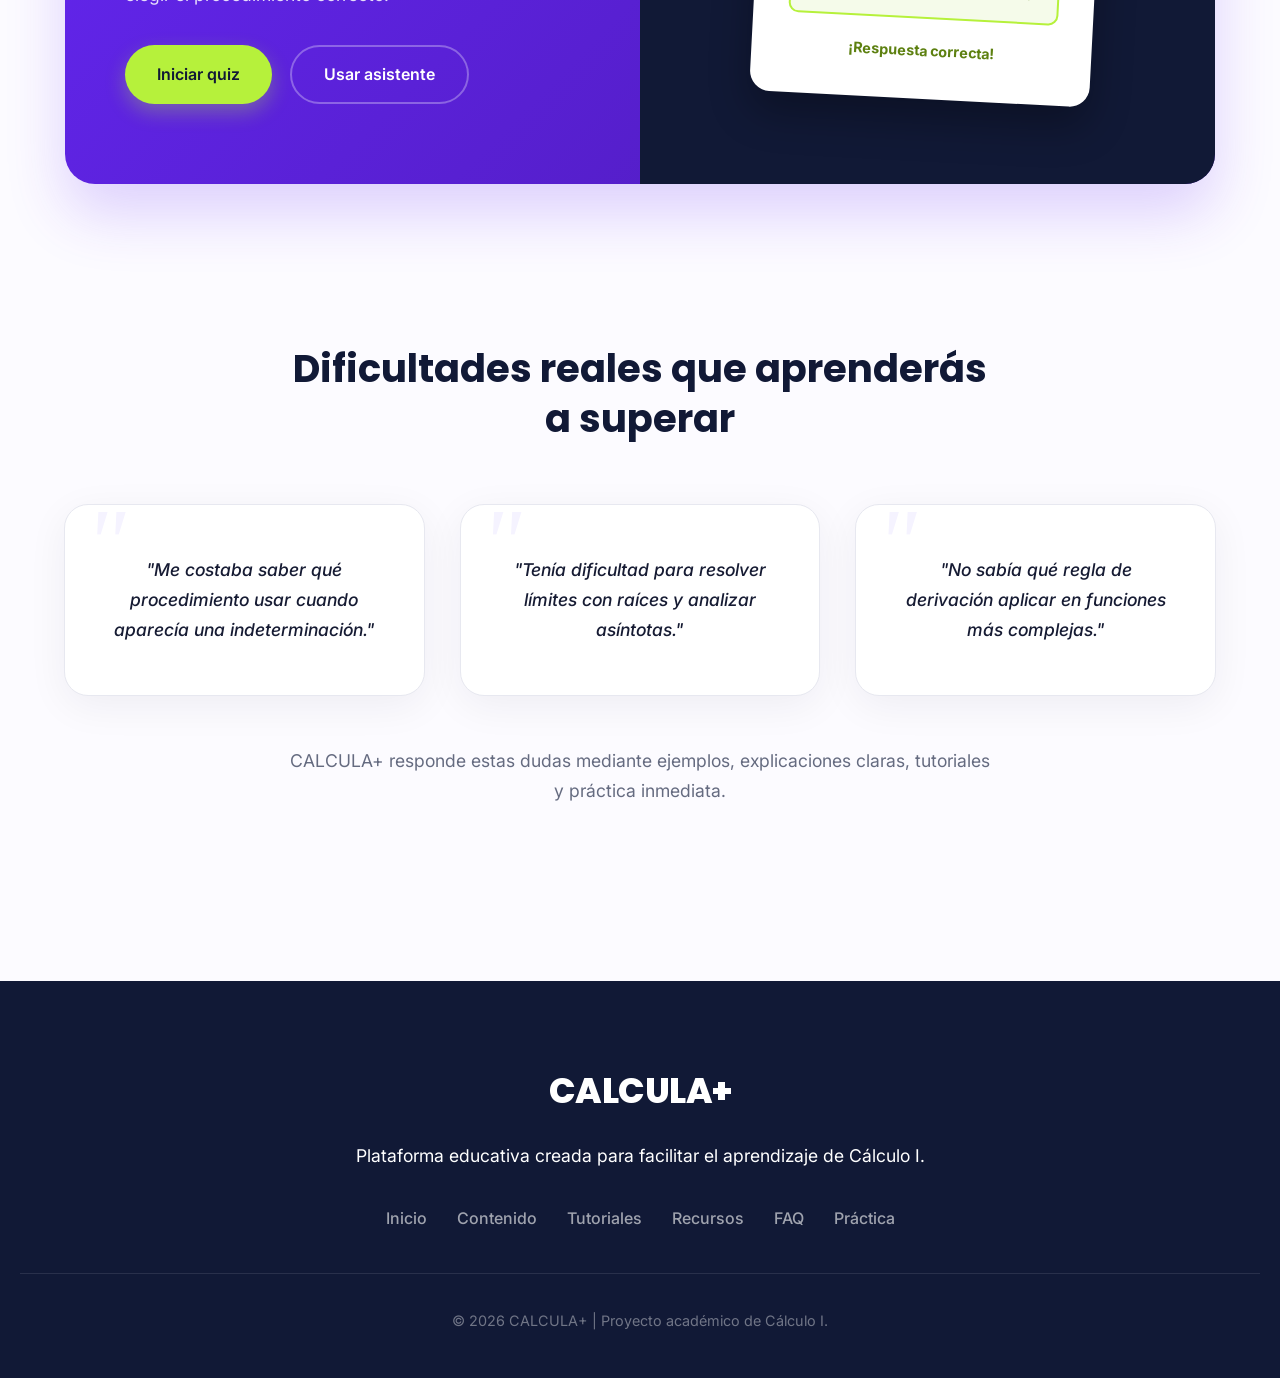
==== commit 879e258a: "Add files via upload" ====
--- a/index.html
+++ b/index.html
@@ -108,36 +108,46 @@
                 <p>El proyecto contempla diez videos explicativos donde se resolverán ejercicios de límites al infinito y derivadas básicas.</p>
             </div>
             <div class="grid-3">
+                
                 <div class="video-card">
-                    <div class="video-thumb">
-                        <div class="play-btn">▶</div>
-                        <span class="video-badge">Próximamente</span>
+                    <div class="video-thumb" style="background-image: url('https://img.youtube.com/vi/couOuhnHjJ0/hqdefault.jpg'); background-size: cover; background-position: center;">
+                        <div class="play-btn" data-id="couOuhnHjJ0">▶</div>
+                        <span class="video-badge">Disponible</span>
                     </div>
                     <div class="video-info">
-                        <span class="video-category">Límites al infinito</span>
-                        <h4>Límite racional con grados iguales</h4>
-                    </div>
-                </div>
+                        <span class="video-category">01 - Límites al infinito</span>
+                        <h4 style="margin-bottom: auto;">Resolviendo ejercicios</h4>
+                        <p class="text-sm text-purple mt-2 mb-2" style="font-weight: 600;">👨‍🎓 Estudiante: <span style="font-weight: normal; color: var(--text-main);">Krystel Alvarado</span></p>
+                        <button class="btn btn-primary btn-yt mt-1 w-100" data-id="couOuhnHjJ0">Ver tutorial</button>
+                    </div>
+                </div>
+
                 <div class="video-card">
-                    <div class="video-thumb">
-                        <div class="play-btn">▶</div>
-                        <span class="video-badge">Próximamente</span>
+                    <div class="video-thumb" style="background-image: url('https://img.youtube.com/vi/lC_tiqJ97uU/hqdefault.jpg'); background-size: cover; background-position: center;">
+                        <div class="play-btn" data-id="lC_tiqJ97uU">▶</div>
+                        <span class="video-badge">Disponible</span>
                     </div>
                     <div class="video-info">
-                        <span class="video-category">Límites al infinito</span>
-                        <h4>Límites con raíces y racionalización</h4>
-                    </div>
-                </div>
+                        <span class="video-category">07 - Límites al infinito</span>
+                        <h4 style="margin-bottom: auto;">Resolviendo ejercicios</h4>
+                        <p class="text-sm text-purple mt-2 mb-2" style="font-weight: 600;">👨‍🎓 Estudiante: <span style="font-weight: normal; color: var(--text-main);">Adriana Cruz</span></p>
+                        <button class="btn btn-primary btn-yt mt-1 w-100" data-id="lC_tiqJ97uU">Ver tutorial</button>
+                    </div>
+                </div>
+
                 <div class="video-card">
-                    <div class="video-thumb">
-                        <div class="play-btn">▶</div>
-                        <span class="video-badge">Próximamente</span>
+                    <div class="video-thumb" style="background-image: url('https://img.youtube.com/vi/HRtEM2dYosc/hqdefault.jpg'); background-size: cover; background-position: center;">
+                        <div class="play-btn" data-id="HRtEM2dYosc">▶</div>
+                        <span class="video-badge">Disponible</span>
                     </div>
                     <div class="video-info">
-                        <span class="video-category">Derivadas básicas</span>
-                        <h4>Regla de la potencia paso a paso</h4>
-                    </div>
-                </div>
+                        <span class="video-category">02 - Derivadas básicas</span>
+                        <h4 style="margin-bottom: auto;">Resolviendo ejercicios</h4>
+                        <p class="text-sm text-purple mt-2 mb-2" style="font-weight: 600;">👨‍🎓 Estudiante: <span style="font-weight: normal; color: var(--text-main);">Krystel Alvarado</span></p>
+                        <button class="btn btn-primary btn-yt mt-1 w-100" data-id="HRtEM2dYosc">Ver tutorial</button>
+                    </div>
+                </div>
+
             </div>
             <div class="text-center mt-3">
                 <a href="contenido.html#tutoriales" class="btn btn-secondary">Ver todos los tutoriales</a>
@@ -184,6 +194,13 @@
             <p class="text-center mt-3 text-sec" style="font-size: 1.1rem; max-width: 700px; margin-inline: auto;">CALCULA+ responde estas dudas mediante ejemplos, explicaciones claras, tutoriales y práctica inmediata.</p>
         </div>
     </section>
+
+    <div id="yt-modal" class="modal">
+        <div class="modal-content">
+            <button class="close-modal">&times;</button>
+            <div class="video-container" id="iframe-container"></div>
+        </div>
+    </div>
 
     <footer>
         <div class="container footer-content">
@@ -204,6 +221,36 @@
     </footer>
 
     <button id="backToTop" aria-label="Volver arriba">↑</button>
+    
     <script src="js/main.js"></script>
+    <script>
+        document.addEventListener('DOMContentLoaded', () => {
+            const ytModal = document.getElementById('yt-modal');
+            const iframeContainer = document.getElementById('iframe-container');
+            const closeModal = document.querySelector('.close-modal');
+
+            // Abrir modal desde botones 'Ver tutorial' o el icono 'Play' de la miniatura
+            document.querySelectorAll('.btn-yt, .play-btn').forEach(btn => {
+                btn.addEventListener('click', (e) => {
+                    const id = e.target.getAttribute('data-id');
+                    if(id) {
+                        iframeContainer.innerHTML = `<iframe src="https://www.youtube-nocookie.com/embed/${id}?autoplay=1" allow="autoplay; encrypted-media" allowfullscreen></iframe>`;
+                        ytModal.classList.add('show');
+                    }
+                });
+            });
+
+            // Cerrar modal
+            if(ytModal) {
+                const closeMod = () => {
+                    ytModal.classList.remove('show');
+                    setTimeout(() => iframeContainer.innerHTML = '', 300);
+                };
+                closeModal.addEventListener('click', closeMod);
+                window.addEventListener('click', (e) => { if(e.target === ytModal) closeMod(); });
+                document.addEventListener('keydown', (e) => { if(e.key === "Escape" && ytModal.classList.contains('show')) closeMod(); });
+            }
+        });
+    </script>
 </body>
 </html>
